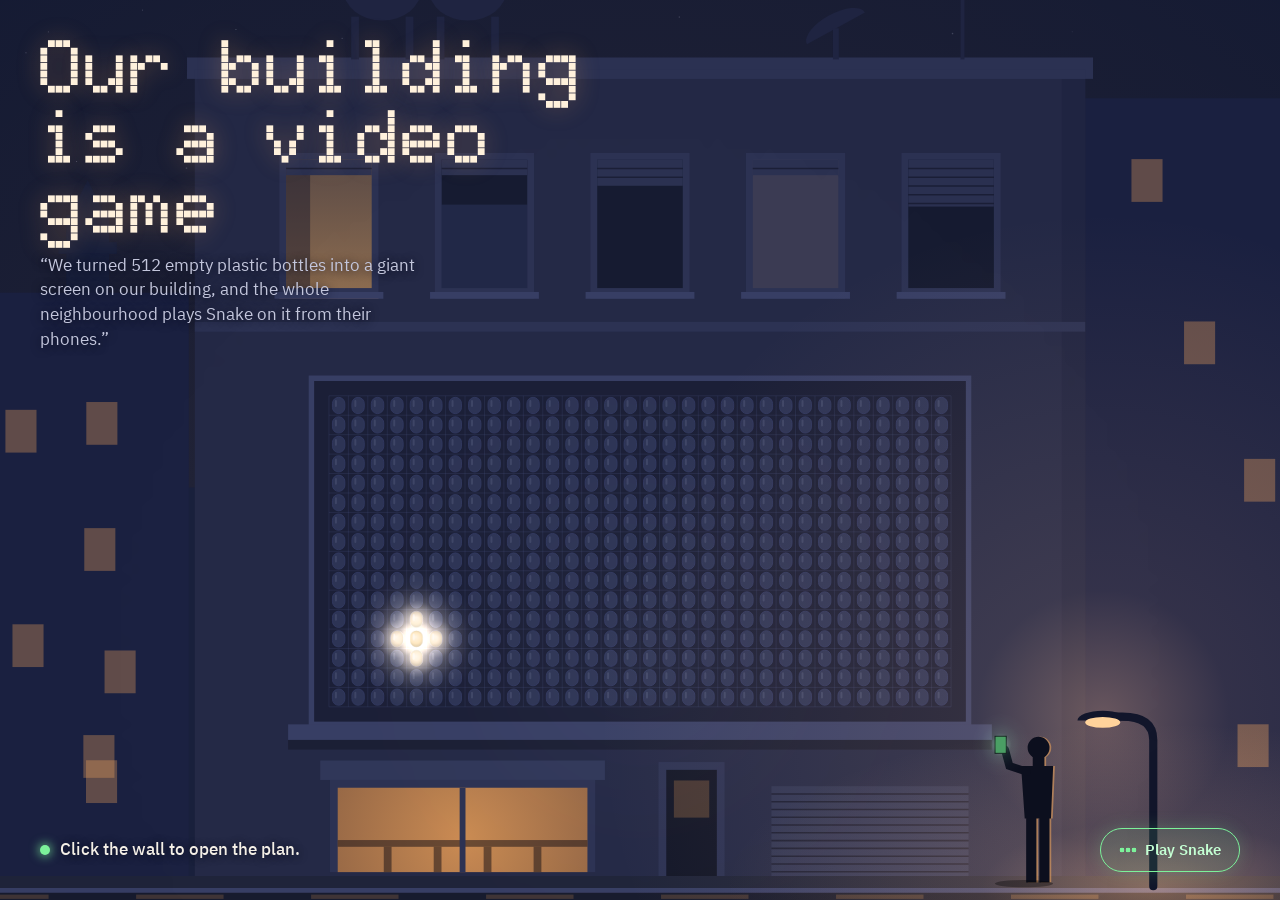
==== index.html @ 0764359b "first commit Co-Authored-By: Claude Opus 5.5 <noreply@anthropic.com>" ====
<!doctype html>
<html lang="en">
<head>
  <meta charset="utf-8">
  <meta name="viewport" content="width=device-width, initial-scale=1, viewport-fit=cover">
  <title>Our building is a video game</title>
  <meta name="description" content="512 empty plastic bottles become a giant screen on our building, and the neighbourhood plays Snake on it from their phones. The full plan.">
  <meta name="theme-color" content="#141a33">
  <link rel="preconnect" href="https://fonts.googleapis.com">
  <link rel="preconnect" href="https://fonts.gstatic.com" crossorigin>
  <link href="https://fonts.googleapis.com/css2?family=Doto:wght@500;700;900&family=IBM+Plex+Sans+Arabic:wght@400;500;600&display=swap" rel="stylesheet">
  <link rel="stylesheet" href="styles.css">
</head>
<body class="is-wall">
  <a class="skip" href="#plan-start" data-open-plan>Skip to the plan</a>

  <!-- State 1: the wall -->
  <section id="hero" class="hero" aria-labelledby="hero-title">
    <canvas id="wall-canvas" class="hero__canvas" role="img" aria-label=""></canvas>

    <header class="hero__top">
      <h1 id="hero-title" class="hero__title"></h1>
      <p class="hero__idea" id="hero-idea"></p>
    </header>

    <button type="button" id="wall-hit" class="wall-hit" aria-describedby="hero-idea">
      <span class="visually-hidden">Open the plan</span>
    </button>

    <div class="hero__bottom">
      <p class="hero__prompt" id="hero-prompt"><span class="led-dot" aria-hidden="true"></span><span id="hero-prompt-text"></span></p>
      <p class="hero__play-hint" id="play-hint" hidden></p>
      <div class="hero__actions">
        <button type="button" class="btn btn--led" id="play-btn"></button>
        <button type="button" class="btn btn--ghost" id="stop-btn" hidden>Stop playing</button>
      </div>
      <div class="dpad" id="dpad" hidden>
        <button type="button" class="dpad__btn dpad__up" data-dir="up" aria-label="Up"></button>
        <button type="button" class="dpad__btn dpad__left" data-dir="left" aria-label="Left"></button>
        <button type="button" class="dpad__btn dpad__right" data-dir="right" aria-label="Right"></button>
        <button type="button" class="dpad__btn dpad__down" data-dir="down" aria-label="Down"></button>
      </div>
    </div>
    <p class="visually-hidden" aria-live="polite" id="game-status"></p>
  </section>

  <!-- Paper that the zooming bottle turns into -->
  <div id="paper-veil" class="paper-veil" aria-hidden="true"></div>

  <!-- State 2: the plan (rendered from content.js) -->
  <div id="plan" class="plan" hidden>
    <div class="topbar">
      <button type="button" class="back-btn" id="back-btn">
        <svg class="back-btn__icon" viewBox="0 0 16 8" aria-hidden="true">
          <g fill="currentColor">
            <circle cx="2" cy="2" r="1.3"/><circle cx="6" cy="2" r="1.3" opacity=".35"/><circle cx="10" cy="2" r="1.3" opacity=".35"/><circle cx="14" cy="2" r="1.3" opacity=".35"/>
            <circle cx="2" cy="6" r="1.3"/><circle cx="6" cy="6" r="1.3"/><circle cx="10" cy="6" r="1.3"/><circle cx="14" cy="6" r="1.3" opacity=".35"/>
          </g>
        </svg>
        Back to the wall
      </button>
      <details class="toc-mobile" id="toc-mobile">
        <summary><span class="toc-mobile__label">Sections</span> <span class="toc-mobile__current" id="toc-current"></span></summary>
        <nav aria-label="Plan sections" class="toc-mobile__panel" id="toc-mobile-nav"></nav>
      </details>
    </div>

    <div class="plan__grid">
      <nav class="toc" id="toc" aria-label="Plan sections"></nav>
      <main class="doc" id="doc" tabindex="-1"></main>
    </div>
  </div>

  <script src="content.js"></script>
  <script src="js/wall.js"></script>
  <script src="js/plan.js"></script>
  <script src="js/app.js"></script>
</body>
</html>
---- styles.css ----
/* ───────────────────────── tokens ───────────────────────── */
:root {
  --sky: #141a33;
  --facade: #232845;
  --sodium: #f2a65a;
  --snake: #7cf29a;
  --food: #ff5a5f;
  --bottle: #2c3354;
  --paper: #f6f5f0;
  --ink: #1d2033;
  --ink-soft: #585c72;
  --rule: rgba(29, 32, 51, 0.14);
  --rule-strong: rgba(29, 32, 51, 0.32);
  /* darker versions of the LED colours, readable as text on paper */
  --sodium-ink: #a3561a;
  --snake-ink: #1f7a43;
  --food-ink: #b3262b;
  --night-text: #f4efe6;
  --night-soft: #c3c6dc;

  --display: "Doto", ui-monospace, "SFMono-Regular", Menlo, monospace;
  --body: "IBM Plex Sans Arabic", system-ui, -apple-system, "Segoe UI", Roboto, sans-serif;
  --grid-paper: linear-gradient(rgba(29, 32, 51, 0.045) 1px, transparent 1px),
    linear-gradient(90deg, rgba(29, 32, 51, 0.045) 1px, transparent 1px);
  --led-rule: radial-gradient(circle, currentColor 1.3px, transparent 1.7px);

  color-scheme: light;
}

*,
*::before,
*::after { box-sizing: border-box; }

html { -webkit-text-size-adjust: 100%; text-size-adjust: 100%; }
@media (prefers-reduced-motion: no-preference) {
  html:has(body.is-plan) { scroll-behavior: smooth; }
}

body {
  margin: 0;
  font-family: var(--body);
  font-size: 17px;
  line-height: 1.6;
  color: var(--ink);
  background: var(--paper);
  -webkit-font-smoothing: antialiased;
}
body.is-wall { background: var(--sky); overflow: hidden; }
body.is-plan {
  background-color: var(--paper);
  background-image: var(--grid-paper);
  background-size: 24px 24px;
  background-attachment: fixed;
}

[hidden] { display: none !important; }

.visually-hidden {
  position: absolute !important;
  width: 1px; height: 1px;
  margin: -1px; padding: 0;
  overflow: hidden;
  clip: rect(0 0 0 0);
  white-space: nowrap;
  border: 0;
}

.skip {
  position: fixed;
  top: 8px; left: 8px;
  z-index: 100;
  padding: 8px 14px;
  border-radius: 8px;
  background: var(--paper);
  color: var(--ink);
  font-weight: 600;
  transform: translateY(-160%);
}
.skip:focus { transform: none; }

:focus-visible { outline: 2.5px solid var(--sodium-ink); outline-offset: 2px; }
.hero :focus-visible { outline-color: var(--sodium); }

button { font: inherit; color: inherit; }

/* ───────────────────────── the wall ───────────────────────── */

.hero {
  position: fixed;
  inset: 0;
  height: 100vh;
  height: 100dvh;
  overflow: hidden;
  background: var(--sky);
  color: var(--night-text);
  cursor: pointer;
  -webkit-tap-highlight-color: transparent;
}
.hero.is-playing { cursor: default; touch-action: none; }

.hero__canvas {
  position: absolute;
  inset: 0;
  width: 100%;
  height: 100%;
  display: block;
}

.hero__top {
  position: absolute;
  top: 0; left: 0; right: 0;
  padding: max(22px, env(safe-area-inset-top)) 16px 0;
  pointer-events: none;
  transition: opacity 0.35s ease;
}
.hero__title {
  margin: 0;
  max-width: 13ch;
  font-family: var(--display);
  font-weight: 900;
  font-size: clamp(34px, 10.5vw, 76px);
  line-height: 0.92;
  letter-spacing: -0.01em;
  color: #fff1dc;
  text-shadow: 0 0 22px rgba(242, 166, 90, 0.35);
}
.hero__idea {
  margin: 12px 0 0;
  max-width: 40ch;
  font-size: clamp(14.5px, 3.9vw, 17px);
  line-height: 1.45;
  color: var(--night-soft);
  text-shadow: 0 1px 10px rgba(10, 12, 28, 0.9);
}

.wall-hit {
  position: absolute;
  margin: 0; padding: 0;
  border: 0;
  border-radius: 6px;
  background: transparent;
  cursor: pointer;
}
.wall-hit:focus-visible { outline: 2.5px solid var(--sodium); outline-offset: 6px; }
.is-playing .wall-hit { cursor: default; }

.hero__bottom {
  position: absolute;
  left: 0; right: 0; bottom: 0;
  padding: 0 16px max(18px, env(safe-area-inset-bottom));
  display: flex;
  flex-wrap: wrap;
  align-items: center;
  gap: 10px 16px;
  cursor: default;
  transition: opacity 0.35s ease;
}
.hero__prompt {
  flex: 1 1 100%;
  margin: 0;
  display: flex;
  align-items: center;
  gap: 10px;
  font-size: 16px;
  font-weight: 500;
  color: var(--night-text);
  text-shadow: 0 1px 8px rgba(10, 12, 28, 0.9);
}
.led-dot {
  flex: none;
  width: 10px; height: 10px;
  border-radius: 50%;
  background: var(--snake);
  box-shadow: 0 0 10px 2px rgba(124, 242, 154, 0.6);
}
@media (prefers-reduced-motion: no-preference) {
  .led-dot { animation: breathe 2.4s ease-in-out infinite; }
}
.hero__play-hint {
  flex: 1 1 100%;
  margin: 0;
  padding: 6px 12px;
  border-radius: 8px;
  background: rgba(12, 15, 32, 0.78);
  font-size: 15px;
  color: var(--night-text);
}
.hero__actions { display: flex; gap: 10px; align-items: center; }

.btn {
  display: inline-flex;
  align-items: center;
  gap: 8px;
  min-height: 44px;
  padding: 0 18px;
  border-radius: 999px;
  font-weight: 600;
  font-size: 15px;
  cursor: pointer;
}
.btn--led {
  border: 1.5px solid var(--snake);
  background: rgba(124, 242, 154, 0.1);
  color: #c4ffd3;
  box-shadow: 0 0 18px rgba(124, 242, 154, 0.18);
}
.btn--led::before {
  content: "";
  width: 18px; height: 6px;
  background: radial-gradient(circle, var(--snake) 2.2px, transparent 2.6px) 0 50% / 6px 6px repeat-x;
}
.btn--led:hover { background: rgba(124, 242, 154, 0.18); }
.btn--ghost {
  border: 1.5px solid rgba(244, 239, 230, 0.35);
  background: rgba(20, 26, 51, 0.6);
  color: var(--night-text);
}
.btn--ghost:hover { border-color: var(--night-text); }

/* on-screen d-pad for phones */
.dpad {
  margin-left: auto;
  display: grid;
  grid-template-columns: repeat(3, 52px);
  grid-template-rows: repeat(3, 46px);
  gap: 4px;
}
.dpad__btn {
  border: 1.5px solid rgba(124, 242, 154, 0.55);
  border-radius: 12px;
  background: rgba(20, 26, 51, 0.75);
  cursor: pointer;
  position: relative;
  touch-action: none;
}
.dpad__btn:active { background: rgba(124, 242, 154, 0.25); }
.dpad__btn::after {
  content: "";
  position: absolute;
  left: 50%; top: 50%;
  border: 8px solid transparent;
  transform: translate(-50%, -50%);
}
.dpad__up { grid-area: 1 / 2; }
.dpad__left { grid-area: 2 / 1; }
.dpad__right { grid-area: 2 / 3; }
.dpad__down { grid-area: 3 / 2; }
.dpad__up::after { border-bottom-color: var(--snake); margin-top: -4px; }
.dpad__down::after { border-top-color: var(--snake); margin-top: 4px; }
.dpad__left::after { border-right-color: var(--snake); margin-left: -4px; }
.dpad__right::after { border-left-color: var(--snake); margin-left: 4px; }

.is-playing .hero__idea,
.is-playing .hero__prompt { display: none; }

/* intro: the text follows the light */
@media (prefers-reduced-motion: no-preference) {
  .hero.is-intro .hero__title { animation: rise 0.9s 0.2s cubic-bezier(0.2, 0.7, 0.2, 1) both; }
  .hero.is-intro .hero__idea { animation: rise 0.9s 1.7s cubic-bezier(0.2, 0.7, 0.2, 1) both; }
  .hero.is-intro .hero__bottom { animation: rise 0.9s 3.4s cubic-bezier(0.2, 0.7, 0.2, 1) both; }
}
.hero.is-leaving .hero__top,
.hero.is-leaving .hero__bottom { opacity: 0; animation: none; pointer-events: none; }

@media (min-width: 760px) {
  .hero__top { padding: 32px 40px 0; }
  .hero__idea { font-size: 17px; }
  .hero__bottom { padding: 0 40px 28px; flex-wrap: nowrap; }
  .hero__prompt { flex: 1 1 auto; font-size: 17px; }
  .hero__play-hint { flex: 1 1 auto; }
}
@media (max-height: 540px) {
  .hero__idea { display: none; }
  .hero__title { font-size: clamp(26px, 6vw, 40px); max-width: none; }
  .hero__top { padding-top: 12px; }
  .hero__bottom { padding-bottom: 10px; }
}

/* the paper the bottle turns into */
.paper-veil {
  position: fixed;
  inset: 0;
  z-index: 50;
  background-color: var(--paper);
  background-image: var(--grid-paper);
  background-size: 24px 24px;
  opacity: 0;
  pointer-events: none;
  transition: opacity 0.32s ease;
}
.paper-veil.is-on { opacity: 1; }
.paper-veil.is-instant { transition: none; }

/* ───────────────────────── the plan ───────────────────────── */

.topbar {
  position: sticky;
  top: 0;
  z-index: 20;
  display: flex;
  align-items: center;
  gap: 10px;
  padding: 10px 16px;
  padding-top: max(10px, env(safe-area-inset-top));
  background: rgba(246, 245, 240, 0.94);
  border-bottom: 1px solid var(--rule);
  -webkit-backdrop-filter: blur(8px);
  backdrop-filter: blur(8px);
}
.back-btn {
  flex: none;
  display: inline-flex;
  align-items: center;
  gap: 9px;
  min-height: 40px;
  padding: 0 14px 0 12px;
  border: 0;
  border-radius: 999px;
  background: var(--sky);
  color: var(--night-text);
  font-size: 14.5px;
  font-weight: 600;
  cursor: pointer;
}
.back-btn__icon { width: 20px; height: 10px; color: var(--snake); }
.back-btn:hover { background: #222a4d; }

.toc-mobile { position: static; flex: 1 1 auto; min-width: 0; }
.toc-mobile summary {
  display: flex;
  align-items: center;
  gap: 8px;
  min-height: 40px;
  padding: 0 12px;
  border: 1px solid var(--rule-strong);
  border-radius: 10px;
  cursor: pointer;
  list-style: none;
  font-size: 14.5px;
  white-space: nowrap;
  overflow: hidden;
}
.toc-mobile summary::-webkit-details-marker { display: none; }
.toc-mobile summary::after {
  content: "";
  flex: none;
  margin-left: auto;
  width: 8px; height: 8px;
  border-right: 1.8px solid currentColor;
  border-bottom: 1.8px solid currentColor;
  transform: translateY(-2px) rotate(45deg);
}
.toc-mobile[open] summary::after { transform: translateY(2px) rotate(-135deg); }
.toc-mobile__label { font-weight: 600; flex: none; }
@media (max-width: 420px) {
  .toc-mobile__label {
    position: absolute;
    width: 1px; height: 1px;
    overflow: hidden;
    clip: rect(0 0 0 0);
  }
  .toc-mobile__current { color: var(--ink); }
  .back-btn { padding: 0 12px 0 10px; }
}
.toc-mobile__current { color: var(--ink-soft); overflow: hidden; text-overflow: ellipsis; min-width: 0; }
.toc-mobile__panel {
  position: absolute;
  left: 0; right: 0; top: 100%;
  max-height: min(70vh, 560px);
  overflow-y: auto;
  padding: 8px 16px 18px;
  background: var(--paper);
  border-bottom: 1px solid var(--rule-strong);
  box-shadow: 0 18px 30px rgba(29, 32, 51, 0.14);
}

.toc { display: none; }
.toc__part {
  margin: 18px 0 6px;
  font-family: var(--display);
  font-weight: 700;
  font-size: 15px;
  color: var(--ink-soft);
}
.toc__list { list-style: none; margin: 0; padding: 0; }
.toc__list a {
  display: flex;
  gap: 10px;
  padding: 6px 8px;
  border-radius: 6px;
  color: var(--ink);
  text-decoration: none;
  font-size: 15px;
  line-height: 1.35;
}
.toc .toc__list a { padding: 4px 8px; font-size: 14.5px; line-height: 1.3; }
.toc .toc__part { margin: 14px 0 4px; }
.toc .toc__part:first-child { margin-top: 0; }
.toc__list a:hover { background: rgba(29, 32, 51, 0.06); }
.toc__num {
  flex: none;
  width: 22px;
  font-family: var(--display);
  font-weight: 700;
  color: var(--ink-soft);
}
.toc__list a[aria-current="true"] { color: var(--sodium-ink); font-weight: 600; background: rgba(242, 166, 90, 0.12); }
.toc__list a[aria-current="true"] .toc__num { color: var(--sodium-ink); }

.plan__grid { padding: 0 16px; }
.doc { max-width: 860px; margin: 0 auto; outline: none; }

@media (min-width: 1000px) {
  .topbar { padding-left: 32px; padding-right: 32px; }
  .toc-mobile { display: none; }
  .plan__grid {
    display: grid;
    grid-template-columns: 250px minmax(0, 1fr);
    gap: 56px;
    max-width: 1240px;
    margin: 0 auto;
    padding: 0 32px;
  }
  .toc {
    display: block;
    position: sticky;
    top: 70px;
    align-self: start;
    max-height: calc(100vh - 86px);
    overflow-y: auto;
    scrollbar-width: thin;
    padding: 28px 6px 24px 0;
  }
  .doc { margin: 0; }
}

/* entrance after the zoom */
@media (prefers-reduced-motion: no-preference) {
  .plan.is-entering .doc__head > * { animation: rise 0.75s cubic-bezier(0.2, 0.7, 0.2, 1) both; }
  .plan.is-entering .doc__head > :nth-child(2) { animation-delay: 0.08s; }
  .plan.is-entering .doc__head > :nth-child(3) { animation-delay: 0.16s; }
  .plan.is-entering .doc__head > :nth-child(4) { animation-delay: 0.24s; }
  .plan.is-entering .topbar,
  .plan.is-entering .toc { animation: fade 0.6s 0.2s both; }
}

/* ───── document head ───── */
.doc__head { padding: 36px 0 12px; }
.doc__kicker { margin: 0 0 6px; font-weight: 600; color: var(--sodium-ink); font-size: 15px; }
.doc__title {
  margin: 0 0 26px;
  max-width: 14ch;
  font-family: var(--display);
  font-weight: 900;
  font-size: clamp(38px, 10vw, 76px);
  line-height: 0.95;
  letter-spacing: -0.01em;
}

.counter {
  margin: 0 0 18px;
  padding: 14px;
  border-radius: 12px;
  background: var(--sky);
  color: var(--night-text);
  display: grid;
  gap: 12px;
}
/* 512 cells that fill column by column, bottom to top, like a progress bar */
.counter__grid {
  --rows: 8;
  display: grid;
  grid-template-rows: repeat(var(--rows), auto);
  grid-auto-flow: column;
  grid-auto-columns: 1fr;
  gap: 1px;
  transform: scaleY(-1);
}
.counter__grid i {
  aspect-ratio: 0.8;
  border-radius: 40%;
  background: var(--bottle);
  transition: background-color 0.2s, box-shadow 0.2s;
}
.counter__grid i.on { background: var(--snake); box-shadow: 0 0 3px rgba(124, 242, 154, 0.7); }
@media (min-width: 700px) {
  .counter__grid { --rows: 4; }
}
.counter__grid i.last { background: #d8ffe3; }
@media (prefers-reduced-motion: no-preference) {
  .counter__grid i.last { animation: blink-led 1.6s ease-in-out infinite; }
}
.counter__caption { display: flex; flex-wrap: wrap; align-items: baseline; gap: 4px 12px; font-size: 15px; color: var(--night-soft); }
.counter__num { font-family: var(--display); font-weight: 700; font-size: 26px; color: var(--night-text); font-variant-numeric: tabular-nums; }
.counter__num b { color: var(--snake); font-weight: 900; }
@media (min-width: 700px) {
  .counter { grid-template-columns: minmax(0, 1fr) auto; align-items: center; gap: 22px; padding: 16px 20px; }
  .counter__caption { flex-direction: column; gap: 0; }
}

.legend { margin: 0; font-size: 14.5px; color: var(--ink-soft); }

/* ───── parts and sections ───── */
.part { padding-top: 34px; }
.part__title {
  margin: 30px 0 4px;
  padding-bottom: 14px;
  font-family: var(--display);
  font-weight: 900;
  font-size: clamp(28px, 7vw, 44px);
  line-height: 1;
  color: var(--ink);
  position: relative;
}
.part__title::after {
  content: "";
  position: absolute;
  left: 0; right: 0; bottom: 0;
  height: 6px;
  color: var(--ink);
  background: var(--led-rule);
  background-size: 7px 6px;
  opacity: 0.45;
}

.sec { padding: 34px 0 10px; scroll-margin-top: 72px; }
.sec + .sec { border-top: 1px solid var(--rule); }
.sec__title {
  margin: 0 0 16px;
  font-family: var(--display);
  font-weight: 800;
  font-size: clamp(25px, 6vw, 34px);
  line-height: 1.08;
  letter-spacing: -0.005em;
}
.sec__num {
  display: block;
  margin-bottom: 4px;
  font-size: 15px;
  font-weight: 700;
  color: var(--sodium-ink);
}

.sec p,
.sec li,
.terms dd { max-width: 68ch; }
.sec p { margin: 0 0 14px; }
.lead { font-weight: 600; color: var(--ink-soft); margin-top: -8px !important; }
.note {
  font-size: 15px;
  color: var(--ink-soft);
  padding-left: 12px;
  border-left: 3px solid var(--sodium);
}
strong { font-weight: 600; }
code { font-size: 0.9em; padding: 1px 5px; border-radius: 4px; background: rgba(29, 32, 51, 0.07); }

.list { margin: 0 0 14px; padding-left: 1.3em; }
.list li { margin: 6px 0; padding-left: 4px; }
.list--num li::marker { font-family: var(--display); font-weight: 700; color: var(--sodium-ink); }

/* one-line ideas */
.oneline { margin: 0; position: relative; padding: 4px 0 0 34px; }
.oneline::before {
  content: "\201C";
  position: absolute;
  left: -2px; top: -12px;
  font-family: var(--display);
  font-weight: 900;
  font-size: 64px;
  line-height: 1;
  color: var(--sodium);
}
.oneline p { font-size: clamp(20px, 5vw, 27px); line-height: 1.35; font-weight: 500; margin: 0; }

.big-q {
  margin: 4px 0 22px !important;
  padding: 14px 16px;
  border-radius: 10px;
  background: var(--sky);
  color: var(--night-text);
  font-size: 18px;
  font-weight: 500;
  line-height: 1.45;
}
.big-q__label { display: block; font-size: 14px; font-weight: 600; color: var(--snake); margin-bottom: 2px; }

/* term lists */
.terms { margin: 0; }
.terms__row { padding: 12px 0; border-top: 1px dashed var(--rule-strong); }
.terms__row:first-child { border-top: 0; padding-top: 2px; }
.terms dt { font-weight: 600; }
.terms dd { margin: 2px 0 0; color: var(--ink); }
@media (min-width: 720px) {
  .terms__row { display: grid; grid-template-columns: 13.5rem minmax(0, 1fr); gap: 20px; }
  .terms dd { margin: 0; }
}

/* tables */
.table-wrap { overflow-x: auto; margin: 4px 0 18px; -webkit-overflow-scrolling: touch; }
.table { width: 100%; border-collapse: collapse; font-size: 15.5px; line-height: 1.45; }
.table th,
.table td { text-align: left; vertical-align: top; padding: 10px 12px 10px 0; border-bottom: 1px solid var(--rule); }
.table thead th { font-size: 14px; font-weight: 600; color: var(--ink-soft); border-bottom: 1.5px solid var(--ink); }
.table tbody th { font-weight: 600; min-width: 8rem; }
.num { text-align: right !important; font-variant-numeric: tabular-nums; white-space: nowrap; }

/* costs */
.costs tbody th { font-weight: 500; }
.costs__item { display: block; }
.range { display: block; position: relative; height: 4px; margin-top: 7px; max-width: 240px; border-radius: 2px; background: rgba(29, 32, 51, 0.08); }
.range__bar { position: absolute; top: 0; bottom: 0; border-radius: 2px; background: var(--sodium); }
.range__zero { position: absolute; left: 0; top: -1px; width: 6px; height: 6px; border-radius: 50%; background: var(--snake-ink); }
.costs__run { color: var(--ink-soft); }
.costs tfoot th,
.costs tfoot td { border-bottom: 0; border-top: 1.5px solid var(--ink); padding-top: 12px; font-weight: 700; }
.costs__total { font-family: var(--display); font-weight: 900 !important; font-size: 20px; color: var(--ink) !important; }
.costs__total span { font-family: var(--body); font-size: 13px; font-weight: 600; color: var(--ink-soft); }
@media (max-width: 560px) {
  .costs thead { display: none; }
  .costs,
  .costs tbody,
  .costs tfoot,
  .costs tr { display: block; }
  .costs tr {
    display: grid;
    grid-template-columns: 1fr 1fr 1.4fr;
    gap: 2px 10px;
    padding: 10px 0;
    border-bottom: 1px solid var(--rule);
  }
  .costs th,
  .costs td { display: block; padding: 0; border: 0 !important; }
  .costs tbody th,
  .costs tfoot th { grid-column: 1 / -1; margin-bottom: 4px; }
  .costs td { text-align: left !important; font-size: 14.5px; }
  .costs td::before { content: attr(data-label); display: block; font-size: 12.5px; font-weight: 500; color: var(--ink-soft); font-family: var(--body); }
  .costs tfoot tr { border-top: 1.5px solid var(--ink); border-bottom: 0; }
}

/* season arc */
.arc { margin: 8px 0 18px; }
.arc__nav { display: flex; align-items: center; gap: 12px; margin-bottom: 10px; }
.arc__rail {
  flex: 1 1 auto;
  display: flex;
  justify-content: space-between;
  position: relative;
  max-width: 520px;
}
.arc__rail::before {
  content: "";
  position: absolute;
  left: 14px; right: 14px; top: 13px;
  height: 2px;
  background: var(--rule-strong);
}
.arc__dot {
  position: relative;
  display: flex;
  flex-direction: column;
  align-items: center;
  gap: 4px;
  padding: 6px 2px 2px;
  border: 0;
  background: none;
  cursor: pointer;
  font-size: 12.5px;
  color: var(--ink-soft);
}
.arc__dot::before {
  content: "";
  width: 14px; height: 14px;
  border-radius: 50%;
  border: 2px solid var(--ink);
  background: var(--paper);
  transition: background-color 0.2s, box-shadow 0.2s;
}
.arc__dot.is-past::before { background: var(--ink); }
.arc__dot.is-active::before { background: var(--snake); border-color: var(--snake-ink); box-shadow: 0 0 0 4px rgba(124, 242, 154, 0.3); }
.arc__dot.is-active { color: var(--ink); font-weight: 600; }
.arc__arrows { display: flex; gap: 6px; }
.arc__arrow {
  width: 38px; height: 38px;
  display: grid;
  place-items: center;
  border: 1px solid var(--rule-strong);
  border-radius: 50%;
  background: var(--paper);
  cursor: pointer;
}
.arc__arrow svg { width: 14px; height: 14px; }
.arc__arrow:hover { border-color: var(--ink); }

.arc__track {
  position: relative;
  display: flex;
  overflow-x: auto;
  scroll-snap-type: x mandatory;
  overscroll-behavior-x: contain;
  margin: 0 -16px;
  padding: 4px 16px 14px;
  scroll-padding-inline: 16px;
  list-style: none;
  scrollbar-width: thin;
}
.arc__track:focus-visible { outline-offset: -2px; }
.ep {
  flex: 0 0 min(86%, 330px);
  scroll-snap-align: start;
  padding: 0 22px 0 18px;
  border-left: 1px solid var(--rule-strong);
  display: flex;
  flex-direction: column;
}
.ep:first-child { border-left: 0; padding-left: 0; }
.ep__no {
  margin: 0 !important;
  font-family: var(--display);
  font-weight: 900;
  font-size: 44px;
  line-height: 1;
  color: var(--sodium-ink);
}
.ep__title { margin: 6px 0 10px; font-size: 19px; line-height: 1.3; font-weight: 600; }
.ep__label { margin: 0 0 2px !important; font-size: 13px; font-weight: 600; color: var(--ink-soft); }
.ep__what { font-size: 15.5px; line-height: 1.55; }
.ep__payoff {
  margin-top: auto;
  padding: 10px 12px;
  border-radius: 8px;
  background: rgba(124, 242, 154, 0.16);
  border-left: 4px solid var(--snake);
}
.ep__payoff p { margin: 0 !important; font-size: 15.5px; font-weight: 500; }
.ep__payoff .ep__label { color: var(--snake-ink); }

@media (min-width: 1000px) {
  .arc__track { margin: 0; padding: 4px 0 14px; scroll-padding-inline: 0; }
}

/* flow strip */
.flow { margin: 6px 0 26px; }
.flow figcaption { font-size: 14px; font-weight: 600; color: var(--ink-soft); margin-bottom: 10px; }
.flow__steps { list-style: none; margin: 0; padding: 0; display: flex; flex-direction: column; }
.flow__node {
  max-width: none !important;
  padding: 10px 14px;
  border: 1.5px solid var(--ink);
  border-radius: 10px;
  background: var(--paper);
  display: flex;
  flex-direction: column;
}
.flow__node strong { font-family: var(--display); font-weight: 800; font-size: 19px; line-height: 1.15; }
.flow__node span { font-size: 14px; color: var(--ink-soft); line-height: 1.4; }
.flow__node:last-child { background: var(--sky); color: var(--night-text); border-color: var(--sky); }
.flow__node:last-child strong { color: var(--snake); }
.flow__node:last-child span { color: var(--night-soft); }
.flow__link {
  position: relative;
  margin: 0 0 0 22px;
  padding: 8px 0 8px 18px;
  font-size: 13px;
  font-weight: 600;
  color: var(--sodium-ink);
}
.flow__link::before {
  content: "";
  position: absolute;
  left: 0; top: 0; bottom: 0;
  width: 2px;
  background: var(--led-rule);
  background-size: 2px 6px;
  color: var(--ink);
}
@media (min-width: 760px) {
  .flow__steps { flex-direction: row; align-items: stretch; }
  .flow__node { flex: 1 1 0; }
  .flow__link {
    flex: 0 0 96px;
    margin: 0;
    padding: 0 4px 20px;
    display: flex;
    align-items: flex-end;
    justify-content: center;
    text-align: center;
    line-height: 1.2;
  }
  .flow__link::before {
    left: 6px; right: 6px; top: auto; bottom: 50%;
    width: auto; height: 2px;
    background-size: 6px 2px;
  }
  .flow__link span { position: absolute; bottom: calc(50% + 6px); left: 0; right: 0; }
}

/* moments */
.moments { list-style: none; margin: 0; padding: 0; display: grid; gap: 2px; }
.moments li {
  position: relative;
  padding: 10px 0 10px 28px;
  font-size: clamp(18px, 4.6vw, 22px);
  font-weight: 500;
  line-height: 1.35;
  border-bottom: 1px dashed var(--rule-strong);
}
.moments li::before {
  content: "";
  position: absolute;
  left: 4px; top: 0.95em;
  width: 10px; height: 10px;
  border-radius: 50%;
  background: var(--snake);
  box-shadow: 0 0 0 3px rgba(124, 242, 154, 0.25);
}
.blank {
  position: relative;
  display: inline-block;
  width: 2.6em;
  height: 0.95em;
  vertical-align: -0.12em;
  border-bottom: 2.5px dashed var(--sodium-ink);
  margin: 0 2px;
}

/* questions */
.questions { list-style: none; margin: 0; padding: 0; }
.questions li { position: relative; padding: 8px 0 8px 34px; font-size: 17.5px; }
.questions li::before {
  content: "?";
  position: absolute;
  left: 0; top: 2px;
  font-family: var(--display);
  font-weight: 900;
  font-size: 28px;
  line-height: 1.2;
  color: var(--sodium-ink);
}

/* timing */
.when { list-style: none; margin: 0; padding: 0 0 0 20px; position: relative; }
.when::before { content: ""; position: absolute; left: 5px; top: 10px; bottom: 10px; width: 2px; background: var(--rule-strong); }
.when li { position: relative; padding: 4px 0 16px; }
.when li::before {
  content: "";
  position: absolute;
  left: -20px; top: 10px;
  width: 12px; height: 12px;
  border-radius: 50%;
  background: var(--paper);
  border: 2px solid var(--ink);
}
.when li:last-child::before { background: var(--snake); border-color: var(--snake-ink); }
.when__date { display: block; font-weight: 600; }
.when__what { display: block; }

/* beats */
.beats { list-style: none; margin: 4px 0 18px; padding: 0; display: flex; flex-wrap: wrap; gap: 8px 0; }
.beats li { display: inline-flex; align-items: center; gap: 6px; font-weight: 600; }
.beats li:not(:last-child)::after { content: ""; width: 20px; height: 2px; margin: 0 8px; background: var(--rule-strong); }
.beats__n {
  display: inline-grid;
  place-items: center;
  width: 24px; height: 24px;
  border-radius: 50%;
  background: var(--ink);
  color: var(--paper);
  font-family: var(--display);
  font-weight: 900;
  font-size: 14px;
}
.beats li:last-child .beats__n { background: var(--snake); color: var(--ink); }

/* roadmap */
.roadmap { list-style: none; margin: 6px 0 18px; padding: 0; display: grid; gap: 0; }
.phase { position: relative; padding: 16px 0 16px 46px; border-left: 2px solid var(--rule-strong); margin-left: 14px; }
.phase:last-child { border-left-color: transparent; }
.phase__head { display: flex; flex-wrap: wrap; align-items: baseline; gap: 4px 10px; margin-bottom: 6px; }
.phase__n {
  position: absolute;
  left: -15px; top: 14px;
  width: 28px; height: 28px;
  display: grid;
  place-items: center;
  border-radius: 50%;
  background: var(--paper);
  border: 2px solid var(--ink);
  font-family: var(--display);
  font-weight: 900;
  font-size: 16px;
}
.phase__name { margin: 0; font-family: var(--display); font-weight: 800; font-size: 22px; }
.phase__when { font-size: 14.5px; color: var(--ink-soft); font-weight: 500; }
.phase__tag {
  font-size: 12.5px;
  font-weight: 600;
  padding: 1px 8px;
  border-radius: 999px;
  background: var(--sky);
  color: var(--snake);
}
.phase--hl .phase__n { background: var(--snake); border-color: var(--snake-ink); }
.phase__focus { margin: 0 0 8px !important; }
.phase__gate { margin: 0 !important; font-size: 14.5px; color: var(--ink-soft); }
.phase__gate span { display: block; font-size: 12.5px; font-weight: 600; color: var(--sodium-ink); }

/* pilots */
.pilots__row { list-style: none; margin: 6px 0 12px; padding: 0; display: grid; grid-template-columns: repeat(4, 1fr); gap: 6px; }
.pilots__slot {
  padding: 10px 8px;
  border: 1.5px dashed var(--ink);
  border-radius: 8px;
  font-size: 14px;
  font-weight: 600;
  line-height: 1.25;
  text-align: center;
}
.pilots__slot--paid { border-style: solid; background: var(--sky); border-color: var(--sky); color: var(--snake); }
.pilots__n { display: block; font-family: var(--display); font-weight: 900; font-size: 22px; line-height: 1.1; }
.pilots__earn { font-size: 15px; color: var(--ink-soft); }
.pilots__chip {
  display: inline-block;
  margin: 3px 2px;
  padding: 1px 9px;
  border: 1px solid var(--rule-strong);
  border-radius: 999px;
  color: var(--ink);
  font-size: 14px;
}

/* checklist */
.checklist { margin: 4px 0 10px; }
.checklist__status { display: flex; flex-wrap: wrap; align-items: center; gap: 8px 14px; margin-bottom: 8px; }
.checklist__leds { display: inline-flex; gap: 4px; padding: 7px 9px; border-radius: 999px; background: var(--sky); }
.checklist__leds i { width: 9px; height: 9px; border-radius: 50%; background: var(--bottle); transition: background-color 0.2s, box-shadow 0.2s; }
.checklist__leds i.on { background: var(--snake); box-shadow: 0 0 6px rgba(124, 242, 154, 0.8); }
.checklist__count { font-weight: 600; font-variant-numeric: tabular-nums; }
.checklist--done .checklist__count { color: var(--snake-ink); }
.checklist__list { list-style: none; margin: 0; padding: 0; }
.checklist__list li { border-bottom: 1px dashed var(--rule-strong); }
.check { position: relative; display: flex; gap: 12px; align-items: flex-start; padding: 11px 0; cursor: pointer; }
.check input {
  position: absolute;
  opacity: 0;
  width: 24px; height: 24px;
  margin: 0;
}
.check__box {
  flex: none;
  width: 24px; height: 24px;
  margin-top: 1px;
  border: 2px solid var(--ink);
  border-radius: 6px;
  background: var(--paper);
  display: grid;
  place-items: center;
  transition: background-color 0.15s;
}
.check__box::after {
  content: "";
  width: 6px; height: 11px;
  margin-top: -3px;
  border-right: 2.5px solid var(--ink);
  border-bottom: 2.5px solid var(--ink);
  transform: rotate(45deg) scale(0);
  transition: transform 0.15s;
}
.check input:checked + .check__box { background: var(--snake); border-color: var(--snake-ink); }
.check input:checked + .check__box::after { transform: rotate(45deg) scale(1); }
.check input:focus-visible + .check__box { outline: 2.5px solid var(--sodium-ink); outline-offset: 2px; }
.check input:checked ~ .check__text { color: var(--ink-soft); }
.checklist__hint { font-size: 13.5px; color: var(--ink-soft); margin-top: 10px !important; }

.link-btn {
  border: 0;
  padding: 4px 2px;
  background: none;
  color: var(--ink-soft);
  font-size: 14px;
  text-decoration: underline;
  text-underline-offset: 3px;
  cursor: pointer;
}
.link-btn:hover { color: var(--ink); }

/* experiments */
.exps__filters { display: grid; gap: 10px; margin: 6px 0 12px; }
.chips { border: 0; margin: 0; padding: 0; display: flex; flex-wrap: wrap; gap: 6px; }
.chips legend { padding: 0; margin-bottom: 6px; font-size: 13.5px; font-weight: 600; color: var(--ink-soft); }
.chip { position: relative; display: inline-flex; cursor: pointer; }
.chip input { position: absolute; opacity: 0; inset: 0; margin: 0; cursor: pointer; }
.chip span {
  display: inline-flex;
  align-items: center;
  gap: 6px;
  min-height: 34px;
  padding: 0 12px;
  border: 1px solid var(--rule-strong);
  border-radius: 999px;
  font-size: 14px;
  background: var(--paper);
}
.chip small { font-size: 12px; color: var(--ink-soft); font-variant-numeric: tabular-nums; }
.chip--wall span::before { content: ""; width: 7px; height: 7px; border-radius: 50%; background: var(--snake); box-shadow: 0 0 0 2px rgba(31, 122, 67, 0.35); }
.chip input:checked + span { background: var(--ink); color: var(--paper); border-color: var(--ink); }
.chip input:checked + span small { color: rgba(246, 245, 240, 0.7); }
.chip input:focus-visible + span { outline: 2.5px solid var(--sodium-ink); outline-offset: 2px; }
.exps__legend { margin: 0 !important; font-size: 13.5px; color: var(--ink-soft); display: flex; align-items: center; gap: 8px; }
.wall-mark { width: 7px; height: 7px; border-radius: 50%; background: var(--snake); box-shadow: 0 0 0 2px rgba(31, 122, 67, 0.35); }
.exps__count { font-size: 14px; font-weight: 600; margin: 0 0 4px !important; }
.exps__list { list-style: none; margin: 0; padding: 0; border-top: 1.5px solid var(--ink); }
.exp {
  display: grid;
  grid-template-columns: 4.9rem minmax(0, 1fr);
  gap: 0 10px;
  padding: 7px 0;
  border-bottom: 1px solid var(--rule);
  font-size: 15px;
  line-height: 1.4;
  max-width: none !important;
}
.exp__id { font-family: var(--display); font-weight: 800; color: var(--ink); font-variant-numeric: tabular-nums; font-size: 14px; padding-top: 1px; }
.exp--wall .exp__id { color: var(--snake-ink); }
.exp__name { font-weight: 600; }
.exp__meta { grid-column: 2; display: flex; flex-wrap: wrap; gap: 0 14px; }
.exp__cat,
.exp__lvl { font-size: 13.5px; color: var(--ink-soft); }
.exp__lvl { display: inline-flex; align-items: center; gap: 3px; }
.exp__lvl i { width: 7px; height: 7px; border-radius: 50%; border: 1.5px solid var(--ink-soft); }
.exp__lvl i:last-of-type { margin-right: 5px; }
.exp__lvl[data-level="Easy"] i:nth-child(-n + 1),
.exp__lvl[data-level="Medium"] i:nth-child(-n + 2),
.exp__lvl[data-level="Hard"] i:nth-child(-n + 3) { background: var(--ink); border-color: var(--ink); }
@media (min-width: 720px) {
  .exp { grid-template-columns: 5.4rem minmax(0, 1fr) 9.5rem 7.5rem; align-items: baseline; }
  .exp__meta { display: contents; }
  .exps__filters { grid-template-columns: 1fr; }
}

/* verify tags */
.verify {
  display: inline-flex;
  flex-wrap: wrap;
  align-items: baseline;
  gap: 0 6px;
  padding: 0 7px;
  border: 1.5px solid var(--food);
  border-radius: 6px;
  color: var(--food-ink);
  font-size: 0.82em;
  line-height: 1.5;
  font-weight: 600;
  vertical-align: baseline;
}
.verify__label::before {
  content: "";
  display: inline-block;
  width: 6px; height: 6px;
  margin-right: 5px;
  border-radius: 50%;
  background: var(--food);
  vertical-align: 0.1em;
}
.verify__note { font-weight: 500; }

/* footer */
.doc__foot {
  margin: 48px 0 0;
  padding: 22px 0 max(40px, env(safe-area-inset-bottom));
  border-top: 1.5px solid var(--ink);
  font-size: 14.5px;
  color: var(--ink-soft);
  display: flex;
  flex-wrap: wrap;
  gap: 8px 20px;
  justify-content: space-between;
  align-items: center;
}
.doc__foot p { margin: 0; }

/* ───────────────────────── motion ───────────────────────── */
@keyframes rise {
  from { opacity: 0; transform: translateY(14px); }
  to { opacity: 1; transform: none; }
}
@keyframes fade {
  from { opacity: 0; }
  to { opacity: 1; }
}
@keyframes breathe {
  0%, 100% { opacity: 1; }
  50% { opacity: 0.45; }
}
@keyframes blink-led {
  0%, 100% { opacity: 1; }
  50% { opacity: 0.35; }
}

@media (prefers-reduced-motion: reduce) {
  *,
  *::before,
  *::after { animation: none !important; transition-duration: 0.01ms !important; }
  .paper-veil { transition: opacity 0.2s ease !important; }
}
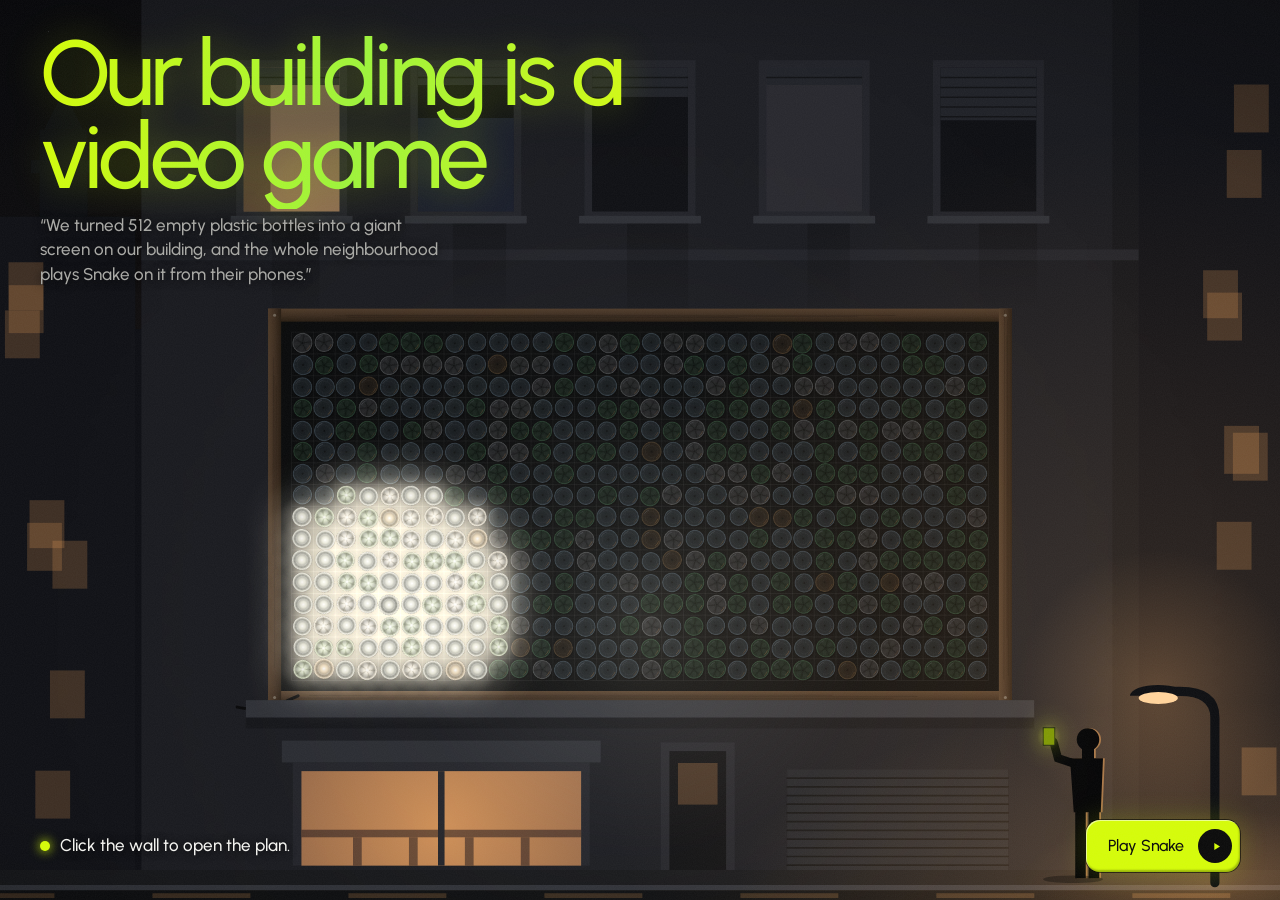
==== commit 8d58f3d7: "Restyle toward Wonder Games and draw the wall as real bottles Black with one acid-lime accent, Urban" ====
--- a/index.html
+++ b/index.html
@@ -5,10 +5,10 @@
   <meta name="viewport" content="width=device-width, initial-scale=1, viewport-fit=cover">
   <title>Our building is a video game</title>
   <meta name="description" content="512 empty plastic bottles become a giant screen on our building, and the neighbourhood plays Snake on it from their phones. The full plan.">
-  <meta name="theme-color" content="#141a33">
+  <meta name="theme-color" content="#000000">
   <link rel="preconnect" href="https://fonts.googleapis.com">
   <link rel="preconnect" href="https://fonts.gstatic.com" crossorigin>
-  <link href="https://fonts.googleapis.com/css2?family=Doto:wght@500;700;900&family=IBM+Plex+Sans+Arabic:wght@400;500;600&display=swap" rel="stylesheet">
+  <link href="https://fonts.googleapis.com/css2?family=Urbanist:wght@300;400;500;600;700&family=IBM+Plex+Sans+Arabic:wght@400;500;600&display=swap" rel="stylesheet">
   <link rel="stylesheet" href="styles.css">
 </head>
 <body class="is-wall">
--- a/styles.css
+++ b/styles.css
@@ -1,30 +1,36 @@
 /* ───────────────────────── tokens ───────────────────────── */
 :root {
-  --sky: #141a33;
-  --facade: #232845;
+  /* One loud colour (the LED lime) on near-black. Warm sodium stays in the
+     street scene only. Pixels only appear where real pixels exist: the wall. */
+  --night: #000;
+  --sky: #121212;          /* raised dark surface: counter, chips, tags */
+  --panel: #0b0b0b;        /* section panels */
   --sodium: #f2a65a;
-  --snake: #7cf29a;
-  --food: #ff5a5f;
-  --bottle: #2c3354;
-  --paper: #f6f5f0;
-  --ink: #1d2033;
-  --ink-soft: #585c72;
-  --rule: rgba(29, 32, 51, 0.14);
-  --rule-strong: rgba(29, 32, 51, 0.32);
-  /* darker versions of the LED colours, readable as text on paper */
-  --sodium-ink: #a3561a;
-  --snake-ink: #1f7a43;
-  --food-ink: #b3262b;
-  --night-text: #f4efe6;
-  --night-soft: #c3c6dc;
-
-  --display: "Doto", ui-monospace, "SFMono-Regular", Menlo, monospace;
-  --body: "IBM Plex Sans Arabic", system-ui, -apple-system, "Segoe UI", Roboto, sans-serif;
-  --grid-paper: linear-gradient(rgba(29, 32, 51, 0.045) 1px, transparent 1px),
-    linear-gradient(90deg, rgba(29, 32, 51, 0.045) 1px, transparent 1px);
-  --led-rule: radial-gradient(circle, currentColor 1.3px, transparent 1.7px);
-
-  color-scheme: light;
+  --snake: #d4fb08;        /* the LED lime */
+  --snake-2: #8ef03a;      /* green end of the headline gradient */
+  --food: #ff4d3d;
+  --bottle: #262626;
+  --paper: #000;           /* plan background (the name is historical) */
+  --ink: #f2f2ee;
+  --ink-soft: #9a9a96;
+  --rule: rgba(255, 255, 255, 0.08);
+  --rule-strong: rgba(255, 255, 255, 0.18);
+  /* accent text on the dark plan */
+  --sodium-ink: #d4fb08;
+  --snake-ink: #c2e60a;
+  --food-ink: #ff7a6b;
+  --night-text: #f4f4f0;
+  --night-soft: #a8a8a4;
+  --on-lime: #0a0a0a;
+
+  --display: "Urbanist", "IBM Plex Sans Arabic", system-ui, -apple-system, "Segoe UI", Roboto, sans-serif;
+  --body: "Urbanist", "IBM Plex Sans Arabic", system-ui, -apple-system, "Segoe UI", Roboto, sans-serif;
+  --lime-text: linear-gradient(100deg, #d4fb08 0%, #9cf23a 48%, #e2fb08 100%);
+  --ease: cubic-bezier(0.3, 0, 0.04, 1);
+  --radius: 20px;
+  --grain: url("data:image/svg+xml,%3Csvg xmlns='http://www.w3.org/2000/svg' width='160' height='160'%3E%3Cfilter id='n'%3E%3CfeTurbulence type='fractalNoise' baseFrequency='.9' numOctaves='3' stitchTiles='stitch'/%3E%3CfeColorMatrix values='0 0 0 0 1 0 0 0 0 1 0 0 0 0 1 0 0 0 .9 0'/%3E%3C/filter%3E%3Crect width='100%25' height='100%25' filter='url(%23n)'/%3E%3C/svg%3E");
+
+  color-scheme: dark;
 }
 
 *,
@@ -40,17 +46,24 @@
   margin: 0;
   font-family: var(--body);
   font-size: 17px;
+  font-weight: 500;
   line-height: 1.6;
   color: var(--ink);
   background: var(--paper);
   -webkit-font-smoothing: antialiased;
 }
-body.is-wall { background: var(--sky); overflow: hidden; }
-body.is-plan {
-  background-color: var(--paper);
-  background-image: var(--grid-paper);
-  background-size: 24px 24px;
-  background-attachment: fixed;
+body.is-wall { background: var(--night); overflow: hidden; }
+body.is-plan { background-color: var(--paper); }
+
+/* film grain over everything: keeps the black from feeling digital */
+body::after {
+  content: "";
+  position: fixed;
+  inset: 0;
+  z-index: 90;
+  pointer-events: none;
+  background: var(--grain) 0 0 / 160px 160px;
+  opacity: 0.045;
 }
 
 [hidden] { display: none !important; }
@@ -70,16 +83,15 @@
   top: 8px; left: 8px;
   z-index: 100;
   padding: 8px 14px;
-  border-radius: 8px;
-  background: var(--paper);
-  color: var(--ink);
+  border-radius: 999px;
+  background: var(--snake);
+  color: var(--on-lime);
   font-weight: 600;
   transform: translateY(-160%);
 }
 .skip:focus { transform: none; }
 
-:focus-visible { outline: 2.5px solid var(--sodium-ink); outline-offset: 2px; }
-.hero :focus-visible { outline-color: var(--sodium); }
+:focus-visible { outline: 2.5px solid var(--snake); outline-offset: 3px; }
 
 button { font: inherit; color: inherit; }
 
@@ -91,7 +103,7 @@
   height: 100vh;
   height: 100dvh;
   overflow: hidden;
-  background: var(--sky);
+  background: var(--night);
   color: var(--night-text);
   cursor: pointer;
   -webkit-tap-highlight-color: transparent;
@@ -105,48 +117,66 @@
   height: 100%;
   display: block;
 }
+/* lens vignette, like a photo taken from across the street */
+.hero::after {
+  content: "";
+  position: absolute;
+  inset: 0;
+  z-index: 1;
+  pointer-events: none;
+  background: radial-gradient(120% 90% at 50% 55%, transparent 55%, rgba(0, 0, 0, 0.6) 100%);
+}
 
 .hero__top {
   position: absolute;
   top: 0; left: 0; right: 0;
+  z-index: 2;
   padding: max(22px, env(safe-area-inset-top)) 16px 0;
   pointer-events: none;
   transition: opacity 0.35s ease;
 }
 .hero__title {
   margin: 0;
-  max-width: 13ch;
+  max-width: 12ch;
+  padding-bottom: 0.12em;
   font-family: var(--display);
-  font-weight: 900;
-  font-size: clamp(34px, 10.5vw, 76px);
-  line-height: 0.92;
-  letter-spacing: -0.01em;
-  color: #fff1dc;
-  text-shadow: 0 0 22px rgba(242, 166, 90, 0.35);
+  font-weight: 500;
+  font-size: clamp(38px, 10.5vw, 92px);
+  line-height: 0.9;
+  letter-spacing: -0.045em;
+  color: var(--snake);
+  background: var(--lime-text);
+  -webkit-background-clip: text;
+  background-clip: text;
+  -webkit-text-fill-color: transparent;
+  filter: drop-shadow(0 0 18px rgba(212, 251, 8, 0.28));
 }
 .hero__idea {
-  margin: 12px 0 0;
+  margin: 4px 0 0;
+  font-weight: 500;
   max-width: 40ch;
-  font-size: clamp(14.5px, 3.9vw, 17px);
+  font-size: clamp(15px, 3.9vw, 17px);
   line-height: 1.45;
   color: var(--night-soft);
-  text-shadow: 0 1px 10px rgba(10, 12, 28, 0.9);
+  text-shadow: 0 1px 10px rgba(0, 0, 0, 0.9);
 }
 
 .wall-hit {
   position: absolute;
+  z-index: 1;
   margin: 0; padding: 0;
   border: 0;
   border-radius: 6px;
   background: transparent;
   cursor: pointer;
 }
-.wall-hit:focus-visible { outline: 2.5px solid var(--sodium); outline-offset: 6px; }
+.wall-hit:focus-visible { outline: 2.5px solid var(--snake); outline-offset: 6px; }
 .is-playing .wall-hit { cursor: default; }
 
 .hero__bottom {
   position: absolute;
   left: 0; right: 0; bottom: 0;
+  z-index: 2;
   padding: 0 16px max(18px, env(safe-area-inset-bottom));
   display: flex;
   flex-wrap: wrap;
@@ -164,14 +194,14 @@
   font-size: 16px;
   font-weight: 500;
   color: var(--night-text);
-  text-shadow: 0 1px 8px rgba(10, 12, 28, 0.9);
+  text-shadow: 0 1px 8px rgba(0, 0, 0, 0.9);
 }
 .led-dot {
   flex: none;
   width: 10px; height: 10px;
   border-radius: 50%;
   background: var(--snake);
-  box-shadow: 0 0 10px 2px rgba(124, 242, 154, 0.6);
+  box-shadow: 0 0 10px 2px rgba(212, 251, 8, 0.55);
 }
 @media (prefers-reduced-motion: no-preference) {
   .led-dot { animation: breathe 2.4s ease-in-out infinite; }
@@ -180,8 +210,10 @@
   flex: 1 1 100%;
   margin: 0;
   padding: 6px 12px;
-  border-radius: 8px;
-  background: rgba(12, 15, 32, 0.78);
+  border-radius: 12px;
+  background: rgba(10, 10, 10, 0.78);
+  -webkit-backdrop-filter: blur(12px);
+  backdrop-filter: blur(12px);
   font-size: 15px;
   color: var(--night-text);
 }
@@ -190,32 +222,47 @@
 .btn {
   display: inline-flex;
   align-items: center;
-  gap: 8px;
-  min-height: 44px;
-  padding: 0 18px;
-  border-radius: 999px;
-  font-weight: 600;
-  font-size: 15px;
+  gap: 14px;
+  min-height: 48px;
+  padding: 0 20px;
+  border-radius: 14px;
+  font-weight: 500;
+  font-size: 16px;
+  letter-spacing: -0.01em;
   cursor: pointer;
-}
+  transition: transform 0.25s var(--ease), box-shadow 0.25s var(--ease), background-color 0.25s var(--ease);
+}
+.btn:active { transform: translateY(1px) scale(0.985); }
+/* a physical key: lit from above, pressed in on click */
 .btn--led {
-  border: 1.5px solid var(--snake);
-  background: rgba(124, 242, 154, 0.1);
-  color: #c4ffd3;
-  box-shadow: 0 0 18px rgba(124, 242, 154, 0.18);
-}
-.btn--led::before {
+  min-height: 52px;
+  padding: 0 8px 0 22px;
+  border: 0;
+  background: var(--snake);
+  color: var(--on-lime);
+  box-shadow:
+    inset 1px 1px 0 rgba(255, 255, 255, 0.55),
+    inset -1px -2px 2px rgba(0, 0, 0, 0.28),
+    0 0 0 1px rgba(0, 0, 0, 0.6),
+    0 0 28px rgba(212, 251, 8, 0.22);
+}
+.btn--led::after {
   content: "";
-  width: 18px; height: 6px;
-  background: radial-gradient(circle, var(--snake) 2.2px, transparent 2.6px) 0 50% / 6px 6px repeat-x;
-}
-.btn--led:hover { background: rgba(124, 242, 154, 0.18); }
+  width: 34px; height: 34px;
+  border-radius: 50%;
+  background: #0a0a0a url("data:image/svg+xml,%3Csvg xmlns='http://www.w3.org/2000/svg' viewBox='0 0 10 10'%3E%3Cpath d='M3 1.8v6.4L8.2 5z' fill='%23d4fb08'/%3E%3C/svg%3E") 55% 50% / 11px no-repeat;
+}
+.btn--led:hover { box-shadow: inset 1px 1px 0 rgba(255, 255, 255, 0.55), inset -1px -2px 2px rgba(0, 0, 0, 0.28), 0 0 0 1px rgba(0, 0, 0, 0.6), 0 0 40px rgba(212, 251, 8, 0.4); }
+.btn--led:active { box-shadow: inset 1px 2px 3px rgba(0, 0, 0, 0.35), 0 0 0 1px rgba(0, 0, 0, 0.6); }
 .btn--ghost {
-  border: 1.5px solid rgba(244, 239, 230, 0.35);
-  background: rgba(20, 26, 51, 0.6);
+  border: 1px solid rgba(255, 255, 255, 0.14);
+  background: rgba(20, 20, 20, 0.6);
+  -webkit-backdrop-filter: blur(12px);
+  backdrop-filter: blur(12px);
   color: var(--night-text);
-}
-.btn--ghost:hover { border-color: var(--night-text); }
+  box-shadow: inset 1px 1px 0 rgba(255, 255, 255, 0.06);
+}
+.btn--ghost:hover { border-color: rgba(255, 255, 255, 0.4); }
 
 /* on-screen d-pad for phones */
 .dpad {
@@ -226,14 +273,15 @@
   gap: 4px;
 }
 .dpad__btn {
-  border: 1.5px solid rgba(124, 242, 154, 0.55);
-  border-radius: 12px;
-  background: rgba(20, 26, 51, 0.75);
+  border: 1px solid rgba(0, 0, 0, 0.7);
+  border-radius: 14px;
+  background: #181818;
+  box-shadow: inset 1px 1px 0 rgba(255, 255, 255, 0.1), inset -1px -1px 2px rgba(0, 0, 0, 0.5), 0 2px 6px rgba(0, 0, 0, 0.4);
   cursor: pointer;
   position: relative;
   touch-action: none;
 }
-.dpad__btn:active { background: rgba(124, 242, 154, 0.25); }
+.dpad__btn:active { background: #222; box-shadow: inset 1px 2px 3px rgba(0, 0, 0, 0.6); }
 .dpad__btn::after {
   content: "";
   position: absolute;
@@ -255,9 +303,9 @@
 
 /* intro: the text follows the light */
 @media (prefers-reduced-motion: no-preference) {
-  .hero.is-intro .hero__title { animation: rise 0.9s 0.2s cubic-bezier(0.2, 0.7, 0.2, 1) both; }
-  .hero.is-intro .hero__idea { animation: rise 0.9s 1.7s cubic-bezier(0.2, 0.7, 0.2, 1) both; }
-  .hero.is-intro .hero__bottom { animation: rise 0.9s 3.4s cubic-bezier(0.2, 0.7, 0.2, 1) both; }
+  .hero.is-intro .hero__title { animation: rise 1.1s 0.2s var(--ease) both; }
+  .hero.is-intro .hero__idea { animation: rise 1.1s 1.7s var(--ease) both; }
+  .hero.is-intro .hero__bottom { animation: rise 1.1s 3.4s var(--ease) both; }
 }
 .hero.is-leaving .hero__top,
 .hero.is-leaving .hero__bottom { opacity: 0; animation: none; pointer-events: none; }
@@ -282,8 +330,6 @@
   inset: 0;
   z-index: 50;
   background-color: var(--paper);
-  background-image: var(--grid-paper);
-  background-size: 24px 24px;
   opacity: 0;
   pointer-events: none;
   transition: opacity 0.32s ease;
@@ -302,10 +348,10 @@
   gap: 10px;
   padding: 10px 16px;
   padding-top: max(10px, env(safe-area-inset-top));
-  background: rgba(246, 245, 240, 0.94);
+  background: rgba(0, 0, 0, 0.72);
   border-bottom: 1px solid var(--rule);
-  -webkit-backdrop-filter: blur(8px);
-  backdrop-filter: blur(8px);
+  -webkit-backdrop-filter: blur(16px);
+  backdrop-filter: blur(16px);
 }
 .back-btn {
   flex: none;
@@ -314,16 +360,18 @@
   gap: 9px;
   min-height: 40px;
   padding: 0 14px 0 12px;
-  border: 0;
+  border: 1px solid rgba(0, 0, 0, 0.8);
   border-radius: 999px;
-  background: var(--sky);
+  background: #181818;
+  box-shadow: inset 1px 1px 0 rgba(255, 255, 255, 0.1), inset -1px -1px 2px rgba(0, 0, 0, 0.5);
   color: var(--night-text);
-  font-size: 14.5px;
-  font-weight: 600;
+  font-size: 15px;
+  font-weight: 500;
   cursor: pointer;
+  transition: background-color 0.25s var(--ease);
 }
 .back-btn__icon { width: 20px; height: 10px; color: var(--snake); }
-.back-btn:hover { background: #222a4d; }
+.back-btn:hover { background: #222; }
 
 .toc-mobile { position: static; flex: 1 1 auto; min-width: 0; }
 .toc-mobile summary {
@@ -333,10 +381,10 @@
   min-height: 40px;
   padding: 0 12px;
   border: 1px solid var(--rule-strong);
-  border-radius: 10px;
+  border-radius: 999px;
   cursor: pointer;
   list-style: none;
-  font-size: 14.5px;
+  font-size: 15px;
   white-space: nowrap;
   overflow: hidden;
 }
@@ -369,17 +417,16 @@
   max-height: min(70vh, 560px);
   overflow-y: auto;
   padding: 8px 16px 18px;
-  background: var(--paper);
+  background: #0b0b0b;
   border-bottom: 1px solid var(--rule-strong);
-  box-shadow: 0 18px 30px rgba(29, 32, 51, 0.14);
+  box-shadow: 0 18px 30px rgba(0, 0, 0, 0.6);
 }
 
 .toc { display: none; }
 .toc__part {
   margin: 18px 0 6px;
-  font-family: var(--display);
-  font-weight: 700;
-  font-size: 15px;
+  font-weight: 500;
+  font-size: 13px;
   color: var(--ink-soft);
 }
 .toc__list { list-style: none; margin: 0; padding: 0; }
@@ -387,25 +434,27 @@
   display: flex;
   gap: 10px;
   padding: 6px 8px;
-  border-radius: 6px;
-  color: var(--ink);
+  border-radius: 10px;
+  color: var(--ink-soft);
   text-decoration: none;
   font-size: 15px;
   line-height: 1.35;
+  transition: color 0.2s var(--ease), background-color 0.2s var(--ease);
 }
 .toc .toc__list a { padding: 4px 8px; font-size: 14.5px; line-height: 1.3; }
 .toc .toc__part { margin: 14px 0 4px; }
 .toc .toc__part:first-child { margin-top: 0; }
-.toc__list a:hover { background: rgba(29, 32, 51, 0.06); }
+.toc__list a:hover { color: var(--ink); background: rgba(255, 255, 255, 0.05); }
 .toc__num {
   flex: none;
   width: 22px;
-  font-family: var(--display);
-  font-weight: 700;
-  color: var(--ink-soft);
-}
-.toc__list a[aria-current="true"] { color: var(--sodium-ink); font-weight: 600; background: rgba(242, 166, 90, 0.12); }
-.toc__list a[aria-current="true"] .toc__num { color: var(--sodium-ink); }
+  font-size: 12.5px;
+  padding-top: 0.15em;
+  font-variant-numeric: tabular-nums;
+  color: rgba(255, 255, 255, 0.28);
+}
+.toc__list a[aria-current="true"] { color: var(--ink); background: rgba(255, 255, 255, 0.06); }
+.toc__list a[aria-current="true"] .toc__num { color: var(--snake); }
 
 .plan__grid { padding: 0 16px; }
 .doc { max-width: 860px; margin: 0 auto; outline: none; }
@@ -436,7 +485,7 @@
 
 /* entrance after the zoom */
 @media (prefers-reduced-motion: no-preference) {
-  .plan.is-entering .doc__head > * { animation: rise 0.75s cubic-bezier(0.2, 0.7, 0.2, 1) both; }
+  .plan.is-entering .doc__head > * { animation: rise 0.9s var(--ease) both; }
   .plan.is-entering .doc__head > :nth-child(2) { animation-delay: 0.08s; }
   .plan.is-entering .doc__head > :nth-child(3) { animation-delay: 0.16s; }
   .plan.is-entering .doc__head > :nth-child(4) { animation-delay: 0.24s; }
@@ -445,26 +494,33 @@
 }
 
 /* ───── document head ───── */
-.doc__head { padding: 36px 0 12px; }
-.doc__kicker { margin: 0 0 6px; font-weight: 600; color: var(--sodium-ink); font-size: 15px; }
+.doc__head { padding: 48px 0 16px; }
+.doc__kicker { margin: 0 0 10px; font-weight: 500; color: var(--ink-soft); font-size: 15px; }
 .doc__title {
-  margin: 0 0 26px;
-  max-width: 14ch;
+  margin: 0 0 32px;
+  padding-bottom: 0.12em;
+  max-width: 12ch;
   font-family: var(--display);
-  font-weight: 900;
-  font-size: clamp(38px, 10vw, 76px);
-  line-height: 0.95;
-  letter-spacing: -0.01em;
+  font-weight: 500;
+  font-size: clamp(44px, 11vw, 104px);
+  line-height: 0.9;
+  letter-spacing: -0.045em;
+  color: var(--snake);
+  background: var(--lime-text);
+  -webkit-background-clip: text;
+  background-clip: text;
+  -webkit-text-fill-color: transparent;
 }
 
 .counter {
   margin: 0 0 18px;
-  padding: 14px;
-  border-radius: 12px;
-  background: var(--sky);
+  padding: 16px;
+  border-radius: var(--radius);
+  background: var(--panel);
+  border: 1px solid var(--rule);
   color: var(--night-text);
   display: grid;
-  gap: 12px;
+  gap: 14px;
 }
 /* 512 cells that fill column by column, bottom to top, like a progress bar */
 .counter__grid {
@@ -477,22 +533,22 @@
   transform: scaleY(-1);
 }
 .counter__grid i {
-  aspect-ratio: 0.8;
-  border-radius: 40%;
+  aspect-ratio: 1;
+  border-radius: 50%;
   background: var(--bottle);
   transition: background-color 0.2s, box-shadow 0.2s;
 }
-.counter__grid i.on { background: var(--snake); box-shadow: 0 0 3px rgba(124, 242, 154, 0.7); }
+.counter__grid i.on { background: var(--snake); box-shadow: 0 0 3px rgba(212, 251, 8, 0.6); }
 @media (min-width: 700px) {
   .counter__grid { --rows: 4; }
 }
-.counter__grid i.last { background: #d8ffe3; }
+.counter__grid i.last { background: #f3ffb5; }
 @media (prefers-reduced-motion: no-preference) {
   .counter__grid i.last { animation: blink-led 1.6s ease-in-out infinite; }
 }
 .counter__caption { display: flex; flex-wrap: wrap; align-items: baseline; gap: 4px 12px; font-size: 15px; color: var(--night-soft); }
-.counter__num { font-family: var(--display); font-weight: 700; font-size: 26px; color: var(--night-text); font-variant-numeric: tabular-nums; }
-.counter__num b { color: var(--snake); font-weight: 900; }
+.counter__num { font-weight: 400; font-size: 34px; line-height: 1; letter-spacing: -0.03em; color: var(--night-text); font-variant-numeric: tabular-nums; }
+.counter__num b { color: var(--snake); font-weight: 500; }
 @media (min-width: 700px) {
   .counter { grid-template-columns: minmax(0, 1fr) auto; align-items: center; gap: 22px; padding: 16px 20px; }
   .counter__caption { flex-direction: column; gap: 0; }
@@ -501,82 +557,88 @@
 .legend { margin: 0; font-size: 14.5px; color: var(--ink-soft); }
 
 /* ───── parts and sections ───── */
-.part { padding-top: 34px; }
+.part { padding-top: 56px; }
 .part__title {
-  margin: 30px 0 4px;
-  padding-bottom: 14px;
+  margin: 40px 0 28px;
+  padding-bottom: 0.12em;
   font-family: var(--display);
-  font-weight: 900;
-  font-size: clamp(28px, 7vw, 44px);
+  font-weight: 500;
+  font-size: clamp(46px, 11vw, 112px);
+  line-height: 0.88;
+  letter-spacing: -0.05em;
+  color: var(--snake);
+  background: var(--lime-text);
+  -webkit-background-clip: text;
+  background-clip: text;
+  -webkit-text-fill-color: transparent;
+}
+
+/* each section is a panel, stacked with small gaps */
+.sec {
+  margin: 0 -8px 8px;
+  padding: 28px 22px 18px;
+  border-radius: var(--radius);
+  background: var(--panel);
+  border: 1px solid rgba(255, 255, 255, 0.06);
+  box-shadow: inset 1px 1px 0 rgba(255, 255, 255, 0.03);
+  scroll-margin-top: 72px;
+}
+.sec__title {
+  margin: 0 0 18px;
+  font-family: var(--display);
+  font-weight: 500;
+  font-size: clamp(28px, 6.4vw, 44px);
   line-height: 1;
-  color: var(--ink);
-  position: relative;
-}
-.part__title::after {
-  content: "";
-  position: absolute;
-  left: 0; right: 0; bottom: 0;
-  height: 6px;
-  color: var(--ink);
-  background: var(--led-rule);
-  background-size: 7px 6px;
-  opacity: 0.45;
-}
-
-.sec { padding: 34px 0 10px; scroll-margin-top: 72px; }
-.sec + .sec { border-top: 1px solid var(--rule); }
-.sec__title {
-  margin: 0 0 16px;
-  font-family: var(--display);
-  font-weight: 800;
-  font-size: clamp(25px, 6vw, 34px);
-  line-height: 1.08;
-  letter-spacing: -0.005em;
+  letter-spacing: -0.035em;
 }
 .sec__num {
   display: block;
-  margin-bottom: 4px;
-  font-size: 15px;
-  font-weight: 700;
-  color: var(--sodium-ink);
+  margin-bottom: 10px;
+  font-size: 13px;
+  font-weight: 500;
+  letter-spacing: 0;
+  font-variant-numeric: tabular-nums;
+  color: var(--snake);
+}
+@media (min-width: 760px) {
+  .sec { margin: 0 0 8px; padding: 40px 40px 26px; }
 }
 
 .sec p,
 .sec li,
 .terms dd { max-width: 68ch; }
 .sec p { margin: 0 0 14px; }
-.lead { font-weight: 600; color: var(--ink-soft); margin-top: -8px !important; }
+.lead { font-weight: 500; color: var(--ink-soft); margin-top: -8px !important; }
 .note {
   font-size: 15px;
   color: var(--ink-soft);
-  padding-left: 12px;
-  border-left: 3px solid var(--sodium);
-}
-strong { font-weight: 600; }
-code { font-size: 0.9em; padding: 1px 5px; border-radius: 4px; background: rgba(29, 32, 51, 0.07); }
+  padding-left: 14px;
+  border-left: 2px solid var(--snake);
+}
+strong { font-weight: 600; color: #fff; }
+code { font-size: 0.9em; padding: 1px 6px; border-radius: 6px; background: rgba(255, 255, 255, 0.08); }
 
 .list { margin: 0 0 14px; padding-left: 1.3em; }
 .list li { margin: 6px 0; padding-left: 4px; }
-.list--num li::marker { font-family: var(--display); font-weight: 700; color: var(--sodium-ink); }
+.list--num li::marker { font-weight: 600; color: var(--snake); }
 
 /* one-line ideas */
 .oneline { margin: 0; position: relative; padding: 4px 0 0 34px; }
 .oneline::before {
   content: "\201C";
   position: absolute;
-  left: -2px; top: -12px;
-  font-family: var(--display);
-  font-weight: 900;
-  font-size: 64px;
+  left: -4px; top: -10px;
+  font-weight: 600;
+  font-size: 72px;
   line-height: 1;
-  color: var(--sodium);
-}
-.oneline p { font-size: clamp(20px, 5vw, 27px); line-height: 1.35; font-weight: 500; margin: 0; }
+  color: var(--snake);
+}
+.oneline p { font-size: clamp(22px, 5vw, 32px); line-height: 1.2; letter-spacing: -0.025em; font-weight: 400; margin: 0; }
 
 .big-q {
   margin: 4px 0 22px !important;
-  padding: 14px 16px;
-  border-radius: 10px;
+  padding: 16px 18px;
+  border-radius: 14px;
   background: var(--sky);
   color: var(--night-text);
   font-size: 18px;
@@ -587,7 +649,7 @@
 
 /* term lists */
 .terms { margin: 0; }
-.terms__row { padding: 12px 0; border-top: 1px dashed var(--rule-strong); }
+.terms__row { padding: 14px 0; border-top: 1px solid var(--rule); }
 .terms__row:first-child { border-top: 0; padding-top: 2px; }
 .terms dt { font-weight: 600; }
 .terms dd { margin: 2px 0 0; color: var(--ink); }
@@ -601,20 +663,20 @@
 .table { width: 100%; border-collapse: collapse; font-size: 15.5px; line-height: 1.45; }
 .table th,
 .table td { text-align: left; vertical-align: top; padding: 10px 12px 10px 0; border-bottom: 1px solid var(--rule); }
-.table thead th { font-size: 14px; font-weight: 600; color: var(--ink-soft); border-bottom: 1.5px solid var(--ink); }
+.table thead th { font-size: 13.5px; font-weight: 500; color: var(--ink-soft); border-bottom: 1px solid var(--rule-strong); }
 .table tbody th { font-weight: 600; min-width: 8rem; }
 .num { text-align: right !important; font-variant-numeric: tabular-nums; white-space: nowrap; }
 
 /* costs */
 .costs tbody th { font-weight: 500; }
 .costs__item { display: block; }
-.range { display: block; position: relative; height: 4px; margin-top: 7px; max-width: 240px; border-radius: 2px; background: rgba(29, 32, 51, 0.08); }
-.range__bar { position: absolute; top: 0; bottom: 0; border-radius: 2px; background: var(--sodium); }
+.range { display: block; position: relative; height: 4px; margin-top: 7px; max-width: 240px; border-radius: 2px; background: rgba(255, 255, 255, 0.08); }
+.range__bar { position: absolute; top: 0; bottom: 0; border-radius: 2px; background: var(--snake); }
 .range__zero { position: absolute; left: 0; top: -1px; width: 6px; height: 6px; border-radius: 50%; background: var(--snake-ink); }
 .costs__run { color: var(--ink-soft); }
 .costs tfoot th,
-.costs tfoot td { border-bottom: 0; border-top: 1.5px solid var(--ink); padding-top: 12px; font-weight: 700; }
-.costs__total { font-family: var(--display); font-weight: 900 !important; font-size: 20px; color: var(--ink) !important; }
+.costs tfoot td { border-bottom: 0; border-top: 1px solid var(--rule-strong); padding-top: 14px; font-weight: 600; }
+.costs__total { font-weight: 500 !important; font-size: 24px; letter-spacing: -0.02em; color: var(--snake) !important; }
 .costs__total span { font-family: var(--body); font-size: 13px; font-weight: 600; color: var(--ink-soft); }
 @media (max-width: 560px) {
   .costs thead { display: none; }
@@ -635,7 +697,7 @@
   .costs tfoot th { grid-column: 1 / -1; margin-bottom: 4px; }
   .costs td { text-align: left !important; font-size: 14.5px; }
   .costs td::before { content: attr(data-label); display: block; font-size: 12.5px; font-weight: 500; color: var(--ink-soft); font-family: var(--body); }
-  .costs tfoot tr { border-top: 1.5px solid var(--ink); border-bottom: 0; }
+  .costs tfoot tr { border-top: 1px solid var(--rule-strong); border-bottom: 0; }
 }
 
 /* season arc */
@@ -677,7 +739,7 @@
   transition: background-color 0.2s, box-shadow 0.2s;
 }
 .arc__dot.is-past::before { background: var(--ink); }
-.arc__dot.is-active::before { background: var(--snake); border-color: var(--snake-ink); box-shadow: 0 0 0 4px rgba(124, 242, 154, 0.3); }
+.arc__dot.is-active::before { background: var(--snake); border-color: var(--snake-ink); box-shadow: 0 0 0 4px rgba(212, 251, 8, 0.22); }
 .arc__dot.is-active { color: var(--ink); font-weight: 600; }
 .arc__arrows { display: flex; gap: 6px; }
 .arc__arrow {
@@ -716,21 +778,21 @@
 .ep:first-child { border-left: 0; padding-left: 0; }
 .ep__no {
   margin: 0 !important;
-  font-family: var(--display);
-  font-weight: 900;
-  font-size: 44px;
+  font-weight: 300;
+  font-size: 56px;
   line-height: 1;
-  color: var(--sodium-ink);
+  letter-spacing: -0.04em;
+  color: var(--snake);
 }
 .ep__title { margin: 6px 0 10px; font-size: 19px; line-height: 1.3; font-weight: 600; }
 .ep__label { margin: 0 0 2px !important; font-size: 13px; font-weight: 600; color: var(--ink-soft); }
 .ep__what { font-size: 15.5px; line-height: 1.55; }
 .ep__payoff {
   margin-top: auto;
-  padding: 10px 12px;
-  border-radius: 8px;
-  background: rgba(124, 242, 154, 0.16);
-  border-left: 4px solid var(--snake);
+  padding: 12px 14px;
+  border-radius: 12px;
+  background: rgba(212, 251, 8, 0.08);
+  border: 1px solid rgba(212, 251, 8, 0.22);
 }
 .ep__payoff p { margin: 0 !important; font-size: 15.5px; font-weight: 500; }
 .ep__payoff .ep__label { color: var(--snake-ink); }
@@ -745,18 +807,18 @@
 .flow__steps { list-style: none; margin: 0; padding: 0; display: flex; flex-direction: column; }
 .flow__node {
   max-width: none !important;
-  padding: 10px 14px;
-  border: 1.5px solid var(--ink);
-  border-radius: 10px;
-  background: var(--paper);
+  padding: 12px 16px;
+  border: 1px solid var(--rule-strong);
+  border-radius: 14px;
+  background: var(--sky);
   display: flex;
   flex-direction: column;
 }
-.flow__node strong { font-family: var(--display); font-weight: 800; font-size: 19px; line-height: 1.15; }
+.flow__node strong { font-weight: 500; font-size: 20px; letter-spacing: -0.02em; line-height: 1.15; }
 .flow__node span { font-size: 14px; color: var(--ink-soft); line-height: 1.4; }
-.flow__node:last-child { background: var(--sky); color: var(--night-text); border-color: var(--sky); }
-.flow__node:last-child strong { color: var(--snake); }
-.flow__node:last-child span { color: var(--night-soft); }
+.flow__node:last-child { background: var(--snake); color: var(--on-lime); border-color: var(--snake); }
+.flow__node:last-child strong { color: var(--on-lime); }
+.flow__node:last-child span { color: rgba(0, 0, 0, 0.65); }
 .flow__link {
   position: relative;
   margin: 0 0 0 22px;
@@ -770,9 +832,7 @@
   position: absolute;
   left: 0; top: 0; bottom: 0;
   width: 2px;
-  background: var(--led-rule);
-  background-size: 2px 6px;
-  color: var(--ink);
+  background: linear-gradient(var(--rule-strong) 50%, transparent 0) 0 0 / 2px 6px;
 }
 @media (min-width: 760px) {
   .flow__steps { flex-direction: row; align-items: stretch; }
@@ -790,7 +850,7 @@
   .flow__link::before {
     left: 6px; right: 6px; top: auto; bottom: 50%;
     width: auto; height: 2px;
-    background-size: 6px 2px;
+    background: linear-gradient(90deg, var(--rule-strong) 50%, transparent 0) 0 0 / 6px 2px;
   }
   .flow__link span { position: absolute; bottom: calc(50% + 6px); left: 0; right: 0; }
 }
@@ -800,10 +860,11 @@
 .moments li {
   position: relative;
   padding: 10px 0 10px 28px;
-  font-size: clamp(18px, 4.6vw, 22px);
-  font-weight: 500;
-  line-height: 1.35;
-  border-bottom: 1px dashed var(--rule-strong);
+  font-size: clamp(19px, 4.6vw, 24px);
+  font-weight: 400;
+  letter-spacing: -0.015em;
+  line-height: 1.3;
+  border-bottom: 1px solid var(--rule);
 }
 .moments li::before {
   content: "";
@@ -812,7 +873,7 @@
   width: 10px; height: 10px;
   border-radius: 50%;
   background: var(--snake);
-  box-shadow: 0 0 0 3px rgba(124, 242, 154, 0.25);
+  box-shadow: 0 0 10px rgba(212, 251, 8, 0.5);
 }
 .blank {
   position: relative;
@@ -830,12 +891,11 @@
 .questions li::before {
   content: "?";
   position: absolute;
-  left: 0; top: 2px;
-  font-family: var(--display);
-  font-weight: 900;
+  left: 2px; top: 1px;
+  font-weight: 500;
   font-size: 28px;
   line-height: 1.2;
-  color: var(--sodium-ink);
+  color: var(--snake);
 }
 
 /* timing */
@@ -865,12 +925,11 @@
   width: 24px; height: 24px;
   border-radius: 50%;
   background: var(--ink);
-  color: var(--paper);
-  font-family: var(--display);
-  font-weight: 900;
-  font-size: 14px;
-}
-.beats li:last-child .beats__n { background: var(--snake); color: var(--ink); }
+  color: var(--on-lime);
+  font-weight: 700;
+  font-size: 13px;
+}
+.beats li:last-child .beats__n { background: var(--snake); color: var(--on-lime); }
 
 /* roadmap */
 .roadmap { list-style: none; margin: 6px 0 18px; padding: 0; display: grid; gap: 0; }
@@ -886,11 +945,10 @@
   border-radius: 50%;
   background: var(--paper);
   border: 2px solid var(--ink);
-  font-family: var(--display);
-  font-weight: 900;
-  font-size: 16px;
-}
-.phase__name { margin: 0; font-family: var(--display); font-weight: 800; font-size: 22px; }
+  font-weight: 600;
+  font-size: 14px;
+}
+.phase__name { margin: 0; font-weight: 500; font-size: 26px; letter-spacing: -0.03em; }
 .phase__when { font-size: 14.5px; color: var(--ink-soft); font-weight: 500; }
 .phase__tag {
   font-size: 12.5px;
@@ -900,30 +958,31 @@
   background: var(--sky);
   color: var(--snake);
 }
-.phase--hl .phase__n { background: var(--snake); border-color: var(--snake-ink); }
+.phase--hl .phase__n { background: var(--snake); border-color: var(--snake-ink); color: var(--on-lime); }
 .phase__focus { margin: 0 0 8px !important; }
 .phase__gate { margin: 0 !important; font-size: 14.5px; color: var(--ink-soft); }
-.phase__gate span { display: block; font-size: 12.5px; font-weight: 600; color: var(--sodium-ink); }
+.phase__gate span { display: block; font-size: 12.5px; font-weight: 600; color: var(--snake); }
 
 /* pilots */
 .pilots__row { list-style: none; margin: 6px 0 12px; padding: 0; display: grid; grid-template-columns: repeat(4, 1fr); gap: 6px; }
 .pilots__slot {
   padding: 10px 8px;
-  border: 1.5px dashed var(--ink);
-  border-radius: 8px;
+  border: 1px dashed var(--rule-strong);
+  border-radius: 14px;
   font-size: 14px;
   font-weight: 600;
   line-height: 1.25;
   text-align: center;
 }
-.pilots__slot--paid { border-style: solid; background: var(--sky); border-color: var(--sky); color: var(--snake); }
-.pilots__n { display: block; font-family: var(--display); font-weight: 900; font-size: 22px; line-height: 1.1; }
+.pilots__slot--paid { border-style: solid; background: var(--snake); border-color: var(--snake); color: var(--on-lime); }
+.pilots__n { display: block; font-weight: 400; font-size: 28px; letter-spacing: -0.03em; line-height: 1.1; }
 .pilots__earn { font-size: 15px; color: var(--ink-soft); }
 .pilots__chip {
   display: inline-block;
   margin: 3px 2px;
-  padding: 1px 9px;
-  border: 1px solid var(--rule-strong);
+  padding: 3px 12px;
+  border: 0;
+  background: rgba(255, 255, 255, 0.08);
   border-radius: 999px;
   color: var(--ink);
   font-size: 14px;
@@ -934,11 +993,11 @@
 .checklist__status { display: flex; flex-wrap: wrap; align-items: center; gap: 8px 14px; margin-bottom: 8px; }
 .checklist__leds { display: inline-flex; gap: 4px; padding: 7px 9px; border-radius: 999px; background: var(--sky); }
 .checklist__leds i { width: 9px; height: 9px; border-radius: 50%; background: var(--bottle); transition: background-color 0.2s, box-shadow 0.2s; }
-.checklist__leds i.on { background: var(--snake); box-shadow: 0 0 6px rgba(124, 242, 154, 0.8); }
+.checklist__leds i.on { background: var(--snake); box-shadow: 0 0 6px rgba(212, 251, 8, 0.7); }
 .checklist__count { font-weight: 600; font-variant-numeric: tabular-nums; }
 .checklist--done .checklist__count { color: var(--snake-ink); }
 .checklist__list { list-style: none; margin: 0; padding: 0; }
-.checklist__list li { border-bottom: 1px dashed var(--rule-strong); }
+.checklist__list li { border-bottom: 1px solid var(--rule); }
 .check { position: relative; display: flex; gap: 12px; align-items: flex-start; padding: 11px 0; cursor: pointer; }
 .check input {
   position: absolute;
@@ -950,9 +1009,9 @@
   flex: none;
   width: 24px; height: 24px;
   margin-top: 1px;
-  border: 2px solid var(--ink);
-  border-radius: 6px;
-  background: var(--paper);
+  border: 1.5px solid var(--rule-strong);
+  border-radius: 8px;
+  background: var(--sky);
   display: grid;
   place-items: center;
   transition: background-color 0.15s;
@@ -961,14 +1020,14 @@
   content: "";
   width: 6px; height: 11px;
   margin-top: -3px;
-  border-right: 2.5px solid var(--ink);
-  border-bottom: 2.5px solid var(--ink);
+  border-right: 2.5px solid var(--on-lime);
+  border-bottom: 2.5px solid var(--on-lime);
   transform: rotate(45deg) scale(0);
   transition: transform 0.15s;
 }
 .check input:checked + .check__box { background: var(--snake); border-color: var(--snake-ink); }
 .check input:checked + .check__box::after { transform: rotate(45deg) scale(1); }
-.check input:focus-visible + .check__box { outline: 2.5px solid var(--sodium-ink); outline-offset: 2px; }
+.check input:focus-visible + .check__box { outline: 2.5px solid var(--snake); outline-offset: 2px; }
 .check input:checked ~ .check__text { color: var(--ink-soft); }
 .checklist__hint { font-size: 13.5px; color: var(--ink-soft); margin-top: 10px !important; }
 
@@ -994,22 +1053,26 @@
   display: inline-flex;
   align-items: center;
   gap: 6px;
-  min-height: 34px;
-  padding: 0 12px;
-  border: 1px solid var(--rule-strong);
+  min-height: 36px;
+  padding: 0 14px;
+  border: 0;
   border-radius: 999px;
   font-size: 14px;
-  background: var(--paper);
-}
+  font-weight: 500;
+  background: rgba(255, 255, 255, 0.08);
+  transition: background-color 0.2s var(--ease), color 0.2s var(--ease);
+}
+.chip:hover span { background: rgba(255, 255, 255, 0.14); }
 .chip small { font-size: 12px; color: var(--ink-soft); font-variant-numeric: tabular-nums; }
-.chip--wall span::before { content: ""; width: 7px; height: 7px; border-radius: 50%; background: var(--snake); box-shadow: 0 0 0 2px rgba(31, 122, 67, 0.35); }
-.chip input:checked + span { background: var(--ink); color: var(--paper); border-color: var(--ink); }
-.chip input:checked + span small { color: rgba(246, 245, 240, 0.7); }
-.chip input:focus-visible + span { outline: 2.5px solid var(--sodium-ink); outline-offset: 2px; }
+.chip--wall span::before { content: ""; width: 7px; height: 7px; border-radius: 50%; background: var(--snake); box-shadow: 0 0 6px rgba(212, 251, 8, 0.6); }
+.chip input:checked + span { background: var(--snake); color: var(--on-lime); }
+.chip input:checked + span::before { background: var(--on-lime); box-shadow: none; }
+.chip input:checked + span small { color: rgba(0, 0, 0, 0.6); }
+.chip input:focus-visible + span { outline: 2.5px solid var(--snake); outline-offset: 2px; }
 .exps__legend { margin: 0 !important; font-size: 13.5px; color: var(--ink-soft); display: flex; align-items: center; gap: 8px; }
-.wall-mark { width: 7px; height: 7px; border-radius: 50%; background: var(--snake); box-shadow: 0 0 0 2px rgba(31, 122, 67, 0.35); }
+.wall-mark { width: 7px; height: 7px; border-radius: 50%; background: var(--snake); box-shadow: 0 0 6px rgba(212, 251, 8, 0.6); }
 .exps__count { font-size: 14px; font-weight: 600; margin: 0 0 4px !important; }
-.exps__list { list-style: none; margin: 0; padding: 0; border-top: 1.5px solid var(--ink); }
+.exps__list { list-style: none; margin: 0; padding: 0; border-top: 1px solid var(--rule-strong); }
 .exp {
   display: grid;
   grid-template-columns: 4.9rem minmax(0, 1fr);
@@ -1020,7 +1083,7 @@
   line-height: 1.4;
   max-width: none !important;
 }
-.exp__id { font-family: var(--display); font-weight: 800; color: var(--ink); font-variant-numeric: tabular-nums; font-size: 14px; padding-top: 1px; }
+.exp__id { font-weight: 500; color: var(--ink-soft); font-variant-numeric: tabular-nums; font-size: 13.5px; padding-top: 1px; }
 .exp--wall .exp__id { color: var(--snake-ink); }
 .exp__name { font-weight: 600; }
 .exp__meta { grid-column: 2; display: flex; flex-wrap: wrap; gap: 0 14px; }
@@ -1044,9 +1107,9 @@
   flex-wrap: wrap;
   align-items: baseline;
   gap: 0 6px;
-  padding: 0 7px;
-  border: 1.5px solid var(--food);
-  border-radius: 6px;
+  padding: 0 8px;
+  border: 1px solid var(--food);
+  border-radius: 999px;
   color: var(--food-ink);
   font-size: 0.82em;
   line-height: 1.5;
@@ -1068,7 +1131,7 @@
 .doc__foot {
   margin: 48px 0 0;
   padding: 22px 0 max(40px, env(safe-area-inset-bottom));
-  border-top: 1.5px solid var(--ink);
+  border-top: 1px solid var(--rule);
   font-size: 14.5px;
   color: var(--ink-soft);
   display: flex;
